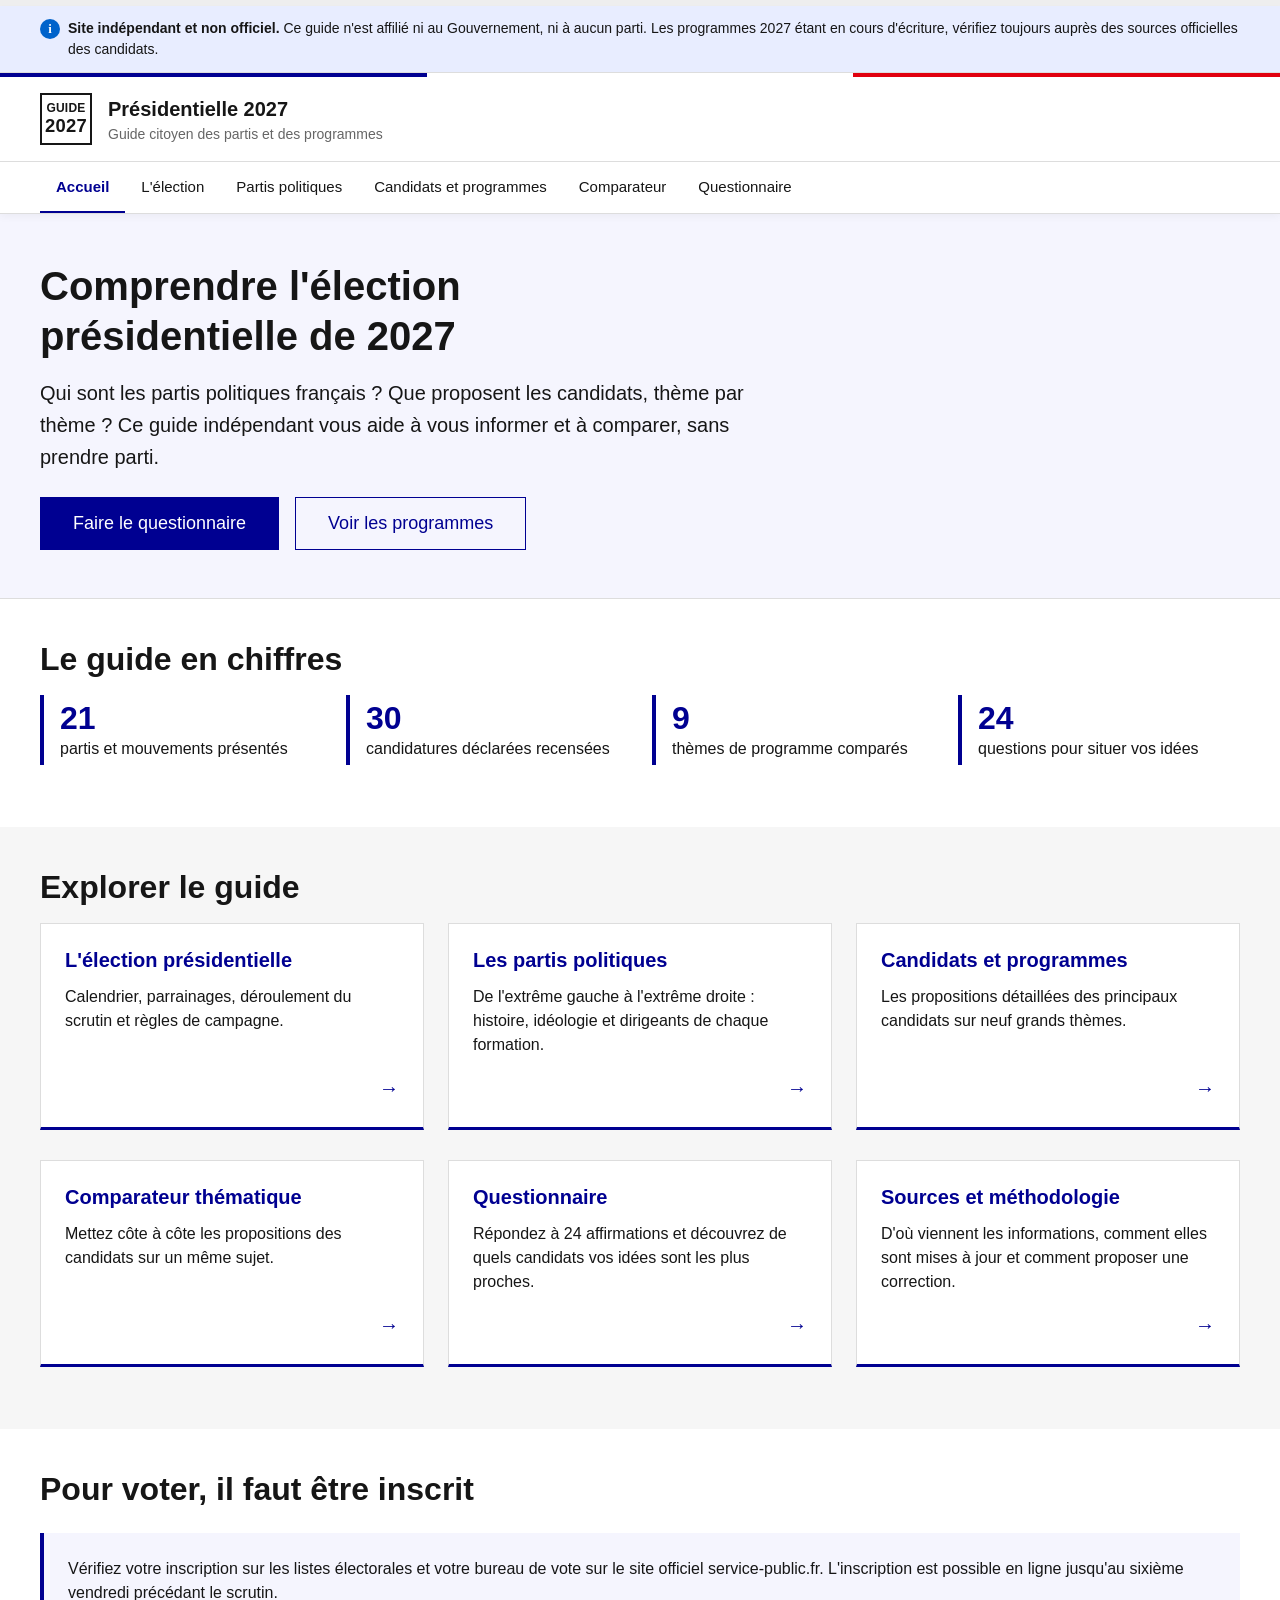
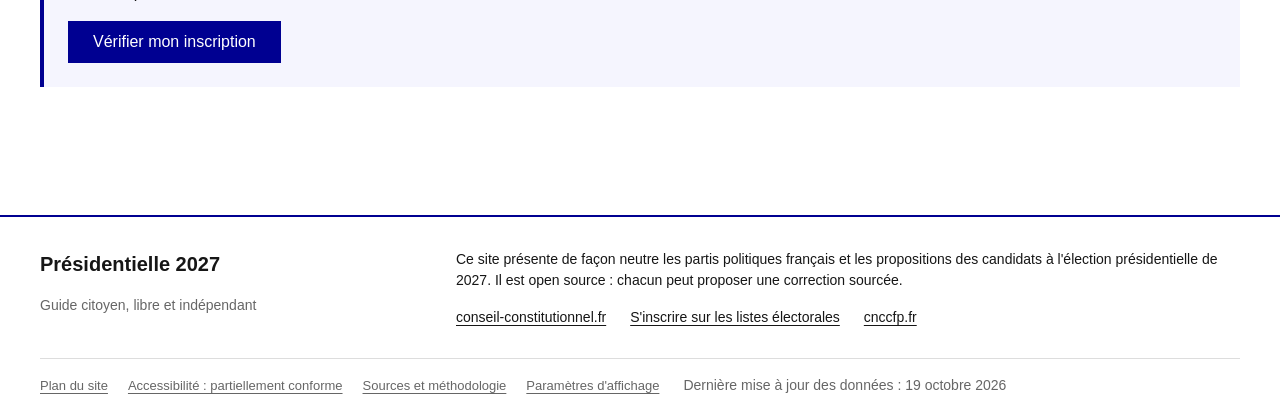
==== index.html @ 298f54ff "Guide citoyen Présidentielle 2027 : partis, programmes, comparateur et questionnaire Site statique a" ====
<!doctype html>
<html lang="fr">
<head>
  <meta charset="utf-8">
  <meta name="viewport" content="width=device-width, initial-scale=1">
  <title>Présidentielle 2027 — Guide citoyen des partis et des programmes</title>
  <meta name="description" content="Guide indépendant et neutre : partis politiques français, candidats à l'élection présidentielle 2027, programmes détaillés, comparateur et questionnaire.">
  <meta name="theme-color" content="#000091">
  <link rel="icon" href="favicon.svg" type="image/svg+xml">
  <link rel="stylesheet" href="css/style.css">
  <script>try{var t=localStorage.getItem("theme");if(t==="light"||t==="dark")document.documentElement.setAttribute("data-theme",t)}catch(e){}</script>
</head>
<body data-page="accueil">
  <div id="layout-header"></div>
  <main id="contenu" tabindex="-1" role="main">
    <div class="hero">
      <div class="container">
        <h1>Comprendre l'élection présidentielle de 2027</h1>
        <p class="lead">Qui sont les partis politiques français ? Que proposent les candidats, thème par thème ? Ce guide indépendant vous aide à vous informer et à comparer, sans prendre parti.</p>
        <div class="btn-group">
          <a class="btn btn--lg" href="questionnaire.html">Faire le questionnaire</a>
          <a class="btn btn--secondary btn--lg" href="candidats.html">Voir les programmes</a>
        </div>
      </div>
    </div>

    <section class="section" aria-labelledby="titre-chiffres">
      <div class="container">
        <h2 id="titre-chiffres">Le guide en chiffres</h2>
        <ul class="grid grid--4" id="stats" style="list-style:none;padding:0"></ul>
      </div>
    </section>

    <section class="section section--alt" aria-labelledby="titre-rubriques">
      <div class="container">
        <h2 id="titre-rubriques">Explorer le guide</h2>
        <ul class="grid grid--3" style="list-style:none;padding:0">
          <li><div class="card"><h3 class="card__title"><a href="election.html">L'élection présidentielle</a></h3><p class="card__desc">Calendrier, parrainages, déroulement du scrutin et règles de campagne.</p><span class="card__arrow" aria-hidden="true">→</span></div></li>
          <li><div class="card"><h3 class="card__title"><a href="partis.html">Les partis politiques</a></h3><p class="card__desc">De l'extrême gauche à l'extrême droite : histoire, idéologie et dirigeants de chaque formation.</p><span class="card__arrow" aria-hidden="true">→</span></div></li>
          <li><div class="card"><h3 class="card__title"><a href="candidats.html">Candidats et programmes</a></h3><p class="card__desc">Les propositions détaillées des principaux candidats sur neuf grands thèmes.</p><span class="card__arrow" aria-hidden="true">→</span></div></li>
          <li><div class="card"><h3 class="card__title"><a href="comparateur.html">Comparateur thématique</a></h3><p class="card__desc">Mettez côte à côte les propositions des candidats sur un même sujet.</p><span class="card__arrow" aria-hidden="true">→</span></div></li>
          <li><div class="card"><h3 class="card__title"><a href="questionnaire.html">Questionnaire</a></h3><p class="card__desc">Répondez à 24 affirmations et découvrez de quels candidats vos idées sont les plus proches.</p><span class="card__arrow" aria-hidden="true">→</span></div></li>
          <li><div class="card"><h3 class="card__title"><a href="sources.html">Sources et méthodologie</a></h3><p class="card__desc">D'où viennent les informations, comment elles sont mises à jour et comment proposer une correction.</p><span class="card__arrow" aria-hidden="true">→</span></div></li>
        </ul>
      </div>
    </section>

    <section class="section" aria-labelledby="titre-voter">
      <div class="container">
        <h2 id="titre-voter">Pour voter, il faut être inscrit</h2>
        <div class="callout">
          <p>Vérifiez votre inscription sur les listes électorales et votre bureau de vote sur le site officiel service-public.fr. L'inscription est possible en ligne jusqu'au sixième vendredi précédant le scrutin.</p>
          <p><a class="btn" href="https://www.service-public.fr/particuliers/vosdroits/services-en-ligne-et-formulaires/ISE" rel="noopener" target="_blank">Vérifier mon inscription<span class="sr-only"> (nouvelle fenêtre, site service-public.fr)</span></a></p>
        </div>
      </div>
    </section>

  </main>
  <div id="layout-footer"></div>
  <noscript><div class="container"><p class="callout callout--warning">Ce site a besoin de JavaScript pour afficher les données des partis, des candidats et le questionnaire. Le texte des pages reste lisible sans JavaScript.</p></div></noscript>
  <script src="js/data.js"></script>
  <script src="js/questionnaire-data.js"></script>
  <script src="js/app.js"></script>
</body>
</html>
---- css/style.css ----
/*
 * Style inspiré du Système de design de l'État (DSFR) : sobriété, bleu France,
 * grille claire, composants carrés. Ce site n'est PAS un site officiel :
 * il n'utilise ni la Marianne, ni le bloc-marque « République française »,
 * ni la police Marianne réservée aux services de l'État.
 */

:root {
  --blue-france: #000091;
  --blue-france-hover: #1212ff;
  --blue-france-active: #2323ff;
  --blue-france-light: #e3e3fd;
  --blue-france-lighter: #f5f5fe;
  --red-marianne: #c9191e;
  --text: #161616;
  --text-mention: #666666;
  --text-inverted: #ffffff;
  --bg: #ffffff;
  --bg-alt: #f6f6f6;
  --bg-contrast: #eeeeee;
  --border: #dddddd;
  --border-plain: #929292;
  --focus: #0a76f6;
  --success: #18753c;
  --success-bg: #b8fec9;
  --warning: #b34000;
  --warning-bg: #ffe9e6;
  --info: #0063cb;
  --info-bg: #e8edff;
  --shadow: 0 6px 18px rgba(0, 0, 18, 0.16);
  --font: "Helvetica Neue", Helvetica, Arial, system-ui, -apple-system, "Segoe UI", sans-serif;
  --font-serif: Georgia, "Times New Roman", serif;
  --container: 78rem;
  color-scheme: light;
}

@media (prefers-color-scheme: dark) {
  :root:not([data-theme="light"]) {
    --blue-france: #8585f6;
    --blue-france-hover: #b1b1f9;
    --blue-france-active: #c6c6fb;
    --blue-france-light: #21213f;
    --blue-france-lighter: #1b1b35;
    --red-marianne: #f95c5e;
    --text: #e5e5e5;
    --text-mention: #aeaeae;
    --text-inverted: #161616;
    --bg: #161616;
    --bg-alt: #1e1e1e;
    --bg-contrast: #242424;
    --border: #353535;
    --border-plain: #777777;
    --focus: #4da3ff;
    --success: #27a658;
    --success-bg: #19271f;
    --warning: #fc5d00;
    --warning-bg: #2d1814;
    --info: #518fff;
    --info-bg: #1b1d2b;
    --shadow: 0 6px 18px rgba(0, 0, 0, 0.6);
    color-scheme: dark;
  }
}

:root[data-theme="dark"] {
  --blue-france: #8585f6;
  --blue-france-hover: #b1b1f9;
  --blue-france-active: #c6c6fb;
  --blue-france-light: #21213f;
  --blue-france-lighter: #1b1b35;
  --red-marianne: #f95c5e;
  --text: #e5e5e5;
  --text-mention: #aeaeae;
  --text-inverted: #161616;
  --bg: #161616;
  --bg-alt: #1e1e1e;
  --bg-contrast: #242424;
  --border: #353535;
  --border-plain: #777777;
  --focus: #4da3ff;
  --success: #27a658;
  --success-bg: #19271f;
  --warning: #fc5d00;
  --warning-bg: #2d1814;
  --info: #518fff;
  --info-bg: #1b1d2b;
  --shadow: 0 6px 18px rgba(0, 0, 0, 0.6);
  color-scheme: dark;
}

/* ---------- Base ---------- */

*, *::before, *::after { box-sizing: border-box; }

html { font-size: 100%; -webkit-text-size-adjust: 100%; }

body {
  margin: 0;
  font-family: var(--font);
  font-size: 1rem;
  line-height: 1.5;
  color: var(--text);
  background: var(--bg);
  overflow-wrap: break-word;
}

img, svg { max-width: 100%; }

h1, h2, h3, h4 { line-height: 1.25; margin: 0 0 1rem; font-weight: 700; }
h1 { font-size: clamp(2rem, 1.5rem + 2vw, 2.5rem); }
h2 { font-size: clamp(1.5rem, 1.3rem + 1vw, 2rem); }
h3 { font-size: 1.375rem; }
h4 { font-size: 1.125rem; }
p { margin: 0 0 1rem; }
ul, ol { margin: 0 0 1rem; padding-left: 1.5rem; }
li { margin-bottom: .375rem; }

a { color: var(--blue-france); text-underline-offset: .2em; text-decoration-thickness: 1px; }
a:hover { color: var(--blue-france-hover); text-decoration-thickness: 2px; }

:focus-visible {
  outline: 2px solid var(--focus);
  outline-offset: 2px;
}

.sr-only {
  position: absolute !important;
  width: 1px; height: 1px;
  padding: 0; margin: -1px;
  overflow: hidden; clip: rect(0, 0, 0, 0);
  white-space: nowrap; border: 0;
}

.container {
  width: 100%;
  max-width: var(--container);
  margin: 0 auto;
  padding: 0 1rem;
}
@media (min-width: 48em) { .container { padding: 0 1.5rem; } }

.lead { font-size: 1.25rem; line-height: 1.6; }
.mention { color: var(--text-mention); font-size: .875rem; }

/* ---------- Lien d'évitement ---------- */

.skiplinks {
  background: var(--bg-contrast);
  padding: 0;
}
.skiplinks ul { list-style: none; margin: 0; padding: 0; display: flex; gap: 1.5rem; }
.skiplinks a {
  position: absolute; left: -9999px;
  padding: 1rem;
}
.skiplinks a:focus { position: static; display: inline-block; }

/* ---------- Bandeau d'information ---------- */

.notice {
  background: var(--info-bg);
  color: var(--text);
  border-bottom: 1px solid var(--border);
  padding: .75rem 0;
  font-size: .875rem;
}
.notice p { margin: 0; padding-left: 1.75rem; position: relative; }
.notice p::before {
  content: "i";
  position: absolute; left: 0; top: .05rem;
  width: 1.25rem; height: 1.25rem;
  border-radius: 50%;
  background: var(--info); color: var(--bg);
  font: 700 .8rem/1.25rem var(--font-serif);
  text-align: center;
}

/* ---------- En-tête ---------- */

.header {
  background: var(--bg);
  box-shadow: 0 1px 0 var(--border), 0 4px 8px rgba(0,0,0,.04);
  position: relative;
  z-index: 10;
}
.tricolore {
  height: 4px;
  background: linear-gradient(90deg, #000091 0 33.33%, #ffffff 33.33% 66.66%, #e1000f 66.66%);
}
.header__body {
  display: flex;
  align-items: center;
  justify-content: space-between;
  gap: 1rem;
  padding: 1rem 0;
}
.brand {
  display: flex; align-items: center; gap: 1rem;
  text-decoration: none; color: var(--text);
}
.brand:hover { color: var(--text); }
.brand__mark {
  display: flex; flex-direction: column; justify-content: center;
  width: 3.25rem; height: 3.25rem;
  border: 2px solid var(--text);
  font: 700 .75rem/1 var(--font);
  text-transform: uppercase;
  text-align: center;
  letter-spacing: .02em;
}
.brand__mark span { display: block; padding: .1rem 0; }
.brand__mark span:nth-child(2) { font-size: 1.15rem; }
.brand__title { font-weight: 700; font-size: 1.25rem; display: block; }
.brand__tagline { font-size: .875rem; color: var(--text-mention); display: block; }

.header__tools { display: flex; align-items: center; gap: .5rem; }

@media (min-width: 62em) { .header__tools .menu-toggle { display: none; } }

/* ---------- Navigation ---------- */

.nav { border-top: 1px solid var(--border); }
.nav[hidden] { display: none; }
@media (min-width: 62em) { .nav[hidden] { display: block; } }

.nav__list {
  list-style: none; margin: 0; padding: 0;
  display: flex; flex-direction: column;
}
@media (min-width: 62em) { .nav__list { flex-direction: row; } }
.nav__list li { margin: 0; }
.nav__link {
  display: block;
  padding: .875rem 1rem;
  color: var(--text);
  text-decoration: none;
  font-size: .9375rem;
  border-bottom: 1px solid var(--border);
}
@media (min-width: 62em) { .nav__link { border-bottom: 0; } }
.nav__link:hover { background: var(--bg-alt); color: var(--text); }
.nav__link[aria-current] {
  color: var(--blue-france);
  box-shadow: inset 4px 0 0 var(--blue-france);
  font-weight: 700;
}
@media (min-width: 62em) {
  .nav__link[aria-current] { box-shadow: inset 0 -2px 0 var(--blue-france); }
}

/* ---------- Fil d'Ariane ---------- */

.breadcrumb { padding: 1.5rem 0 0; font-size: .8125rem; }
.breadcrumb ol { list-style: none; padding: 0; margin: 0; display: flex; flex-wrap: wrap; }
.breadcrumb li { margin: 0; }
.breadcrumb li + li::before { content: "›"; padding: 0 .5rem; color: var(--text-mention); }
.breadcrumb a { color: var(--text-mention); }
.breadcrumb [aria-current] { color: var(--text); }

/* ---------- Mise en page ---------- */

main { display: block; padding-bottom: 4rem; }
main:focus, [tabindex="-1"]:focus { outline: none; }

.page-head { padding: 2rem 0 1rem; }
.section { padding: 2.5rem 0; }
.section--alt { background: var(--bg-alt); }

.hero {
  background: var(--blue-france-lighter);
  padding: 3rem 0;
  border-bottom: 1px solid var(--border);
}
.hero h1 { max-width: 40rem; }
.hero .lead { max-width: 44rem; }

.grid { display: grid; gap: 1.5rem; grid-template-columns: 1fr; }
@media (min-width: 36em) { .grid--2, .grid--3, .grid--4 { grid-template-columns: repeat(2, 1fr); } }
@media (min-width: 62em) {
  .grid--3 { grid-template-columns: repeat(3, 1fr); }
  .grid--4 { grid-template-columns: repeat(4, 1fr); }
}

.layout-sidebar { display: grid; gap: 2rem; }
@media (min-width: 62em) { .layout-sidebar { grid-template-columns: 16rem 1fr; } }

/* ---------- Boutons ---------- */

.btn {
  display: inline-flex; align-items: center; justify-content: center; gap: .5rem;
  min-height: 2.5rem;
  padding: .5rem 1.5rem;
  font: 500 1rem/1.5 var(--font);
  color: var(--text-inverted);
  background: var(--blue-france);
  border: 1px solid var(--blue-france);
  border-radius: 0;
  text-decoration: none;
  cursor: pointer;
}
.btn:hover { background: var(--blue-france-hover); border-color: var(--blue-france-hover); color: var(--text-inverted); }
.btn:active { background: var(--blue-france-active); }
.btn--secondary { background: transparent; color: var(--blue-france); }
.btn--secondary:hover { background: var(--blue-france-lighter); color: var(--blue-france); }
.btn--tertiary { background: transparent; color: var(--blue-france); border-color: var(--border); }
.btn--tertiary:hover { background: var(--bg-alt); color: var(--blue-france); border-color: var(--border); }
.btn--sm { min-height: 2rem; padding: .25rem .75rem; font-size: .875rem; }
.btn--lg { min-height: 3rem; padding: .75rem 2rem; font-size: 1.125rem; }
.btn[disabled] { background: var(--bg-contrast); border-color: var(--bg-contrast); color: var(--text-mention); cursor: not-allowed; }
.btn-group { display: flex; flex-wrap: wrap; gap: 1rem; margin-top: 1.5rem; }

/* ---------- Cartes ---------- */

.card {
  position: relative;
  display: flex; flex-direction: column;
  background: var(--bg);
  border: 1px solid var(--border);
  border-bottom: 3px solid var(--blue-france);
  padding: 1.5rem;
  height: 100%;
}
.card:hover { background: var(--bg-alt); }
.card__title { font-size: 1.25rem; margin-bottom: .75rem; }
.card__title a { text-decoration: none; color: var(--blue-france); }
.card__title a::after { content: ""; position: absolute; inset: 0; }
.card__title a:focus-visible { outline: none; }
.card:has(.card__title a:focus-visible) { outline: 2px solid var(--focus); outline-offset: 2px; }
.card__desc { margin-bottom: 1rem; }
.card__detail { margin-top: auto; font-size: .875rem; color: var(--text-mention); }
.card__arrow { margin-top: auto; align-self: flex-end; color: var(--blue-france); font-size: 1.25rem; }
.card--static:hover { background: var(--bg); }

.card__swatch {
  display: inline-block;
  width: .875rem; height: .875rem;
  border: 1px solid var(--border-plain);
  vertical-align: -1px;
  margin-right: .375rem;
}

/* ---------- Tags et badges ---------- */

.tags { list-style: none; margin: 0 0 1rem; padding: 0; display: flex; flex-wrap: wrap; gap: .5rem; }
.tags li { margin: 0; }
.tag {
  display: inline-block;
  padding: .125rem .75rem;
  border-radius: 1rem;
  background: var(--bg-contrast);
  color: var(--text);
  font-size: .8125rem;
}
.badge {
  display: inline-block;
  padding: 0 .5rem;
  font-size: .75rem;
  font-weight: 700;
  text-transform: uppercase;
  background: var(--blue-france-light);
  color: var(--blue-france);
  border-radius: .25rem;
}
.badge--success { background: var(--success-bg); color: var(--success); }

/* ---------- Encadrés ---------- */

.callout {
  background: var(--blue-france-lighter);
  border-left: 4px solid var(--blue-france);
  padding: 1.5rem;
  margin: 1.5rem 0;
}
.callout > :last-child { margin-bottom: 0; }
.callout__title { font-size: 1.25rem; }
.callout--warning { background: var(--warning-bg); border-left-color: var(--warning); }

.highlight {
  border-left: 4px solid var(--red-marianne);
  padding-left: 1.25rem;
  margin: 1.5rem 0;
  font-size: 1.125rem;
}

/* ---------- Chiffres clés ---------- */

.stat { border-left: 4px solid var(--blue-france); padding: .25rem 0 .25rem 1rem; }
.stat__value { display: block; font-size: 2rem; font-weight: 700; color: var(--blue-france); line-height: 1.2; }
.stat__label { display: block; color: var(--text); }

/* ---------- Formulaires ---------- */

.form-group { margin-bottom: 1.5rem; }
.label { display: block; margin-bottom: .5rem; font-weight: 500; }
.hint { display: block; font-size: .8125rem; color: var(--text-mention); margin-top: .125rem; }

.input, .select {
  display: block;
  width: 100%;
  padding: .5rem 1rem;
  font: inherit;
  color: var(--text);
  background-color: var(--bg-contrast);
  border: 0;
  border-radius: .25rem .25rem 0 0;
  box-shadow: inset 0 -2px 0 var(--border-plain);
  min-height: 2.5rem;
}
.select {
  appearance: none;
  padding-right: 2.5rem;
  background-image: linear-gradient(45deg, transparent 50%, currentColor 50%), linear-gradient(135deg, currentColor 50%, transparent 50%);
  background-position: calc(100% - 1.25rem) 50%, calc(100% - .9rem) 50%;
  background-size: .35rem .35rem;
  background-repeat: no-repeat;
}
.input:focus-visible, .select:focus-visible { outline-offset: 2px; }

fieldset { border: 0; margin: 0; padding: 0; min-width: 0; }
legend { padding: 0; }
.fieldset__legend { font-weight: 700; margin-bottom: .75rem; font-size: 1rem; }

.checks { display: flex; flex-wrap: wrap; gap: .5rem; }
.check {
  position: relative;
  display: inline-flex; align-items: center;
}
.check input {
  position: absolute; opacity: 0; width: 100%; height: 100%; margin: 0; cursor: pointer;
}
.check label {
  display: inline-flex; align-items: center; gap: .375rem;
  padding: .25rem .875rem;
  border: 1px solid var(--blue-france);
  border-radius: 1rem;
  color: var(--blue-france);
  font-size: .875rem;
  cursor: pointer;
  min-height: 2rem;
}
.check input:checked + label { background: var(--blue-france); color: var(--text-inverted); }
.check input:checked + label::before { content: "✓"; font-weight: 700; }
.check input:focus-visible + label { outline: 2px solid var(--focus); outline-offset: 2px; }

/* Réponses du questionnaire */
.answers { display: grid; gap: .75rem; margin: 1.5rem 0; }
.answer {
  position: relative;
}
.answer input { position: absolute; opacity: 0; inset: 0; width: 100%; height: 100%; margin: 0; cursor: pointer; }
.answer label {
  display: flex; align-items: center; gap: .875rem;
  padding: 1rem 1.25rem;
  border: 1px solid var(--border-plain);
  background: var(--bg);
  cursor: pointer;
  min-height: 3rem;
}
.answer label::before {
  content: "";
  flex: none;
  width: 1.5rem; height: 1.5rem;
  border-radius: 50%;
  border: 2px solid var(--blue-france);
  background: var(--bg);
}
.answer input:checked + label { border-color: var(--blue-france); box-shadow: inset 0 0 0 1px var(--blue-france); background: var(--blue-france-lighter); font-weight: 700; }
.answer input:checked + label::before { background: radial-gradient(circle, var(--blue-france) 0 40%, var(--bg) 45%); }
.answer input:focus-visible + label { outline: 2px solid var(--focus); outline-offset: 2px; }
.answer label:hover { background: var(--bg-alt); }

.checkbox { display: flex; gap: .75rem; align-items: flex-start; }
.checkbox input { width: 1.5rem; height: 1.5rem; margin: 0; accent-color: var(--blue-france); flex: none; }

/* ---------- Progression ---------- */

.stepper { margin-bottom: 2rem; }
.stepper__state { color: var(--text-mention); font-size: .875rem; margin-bottom: .25rem; }
.stepper__title { font-size: 1.125rem; margin-bottom: .75rem; }
.progress {
  width: 100%; height: .5rem;
  appearance: none;
  border: 0;
  background: var(--bg-contrast);
  display: block;
}
.progress::-webkit-progress-bar { background: var(--bg-contrast); }
.progress::-webkit-progress-value { background: var(--blue-france); }
.progress::-moz-progress-bar { background: var(--blue-france); }

/* ---------- Résultats ---------- */

.results { list-style: none; padding: 0; margin: 0; counter-reset: rank; }
.result {
  border: 1px solid var(--border);
  border-left: 4px solid var(--result-color, var(--blue-france));
  padding: 1rem 1.25rem;
  margin-bottom: 1rem;
  background: var(--bg);
}
.result__head { display: flex; flex-wrap: wrap; align-items: baseline; justify-content: space-between; gap: .5rem 1rem; }
.result__name { font-size: 1.125rem; font-weight: 700; margin: 0; }
.result__rank { color: var(--text-mention); font-weight: 400; margin-right: .5rem; }
.result__score { font-size: 1.5rem; font-weight: 700; color: var(--blue-france); }
.bar { height: .625rem; background: var(--bg-contrast); margin: .75rem 0; }
.bar__fill { height: 100%; background: var(--blue-france); }
@media (prefers-reduced-motion: no-preference) { .bar__fill { transition: width .6s ease-out; } }

/* ---------- Accordéon (details) ---------- */

.accordion { border-top: 1px solid var(--border); }
.accordion:last-of-type { border-bottom: 1px solid var(--border); }
.accordion > summary {
  list-style: none;
  cursor: pointer;
  padding: .75rem 2.5rem .75rem 1rem;
  font-weight: 500;
  color: var(--blue-france);
  position: relative;
}
.accordion > summary::-webkit-details-marker { display: none; }
.accordion > summary::after {
  content: "+";
  position: absolute; right: 1rem; top: 50%;
  transform: translateY(-50%);
  font-size: 1.5rem; line-height: 1;
}
.accordion[open] > summary { background: var(--blue-france-lighter); }
.accordion[open] > summary::after { content: "−"; }
.accordion > summary:hover { background: var(--bg-alt); }
.accordion__body { padding: 1rem; }

/* ---------- Tableaux ---------- */

.table-wrap { overflow-x: auto; margin: 1.5rem 0; }
.table-wrap:focus-visible { outline: 2px solid var(--focus); }
table { border-collapse: collapse; width: 100%; font-size: .9375rem; }
caption { text-align: left; font-weight: 700; font-size: 1.125rem; padding-bottom: .75rem; }
th, td { text-align: left; padding: .75rem; border-bottom: 1px solid var(--border); vertical-align: top; }
thead th { background: var(--bg-contrast); border-bottom: 2px solid var(--text); }
tbody tr:nth-child(even) { background: var(--bg-alt); }

/* ---------- Sommaire ---------- */

.summary {
  background: var(--bg-alt);
  padding: 1.5rem;
  position: sticky; top: 1rem;
}
.summary__title { font-size: 1rem; text-transform: uppercase; letter-spacing: .03em; }
.summary ol { padding-left: 1.25rem; margin: 0; }
.summary a { text-decoration: none; }
.summary a:hover { text-decoration: underline; }

.theme-block { padding: 1.5rem 0; border-bottom: 1px solid var(--border); scroll-margin-top: 1rem; }
.theme-block h2 { font-size: 1.5rem; display: flex; align-items: center; gap: .75rem; }
.theme-icon {
  display: inline-flex; align-items: center; justify-content: center;
  width: 2.25rem; height: 2.25rem;
  background: var(--blue-france-light); color: var(--blue-france);
  font-size: 1.125rem; flex: none;
}

/* ---------- Profil candidat ---------- */

.profile { display: flex; gap: 1.5rem; align-items: flex-start; flex-wrap: wrap; }
.avatar {
  flex: none;
  width: 5rem; height: 5rem;
  display: flex; align-items: center; justify-content: center;
  background: var(--avatar-color, var(--blue-france));
  color: #ffffff;
  font-size: 1.75rem; font-weight: 700;
  border: 1px solid var(--border);
}
.avatar--sm { width: 3rem; height: 3rem; font-size: 1.125rem; }

/* ---------- Spectre ---------- */

.spectrum { position: relative; height: 3rem; margin: 1.5rem 0 2.5rem; }
.spectrum__axis {
  position: absolute; top: 1.4rem; left: 0; right: 0; height: 4px;
  background: linear-gradient(90deg, #c8102e, #e6007e 25%, #00a85a 35%, #ffd600 50%, #0066cc 70%, #0d2a5c);
}
.spectrum__labels { display: flex; justify-content: space-between; font-size: .8125rem; color: var(--text-mention); padding-top: 2.25rem; }

/* ---------- Pied de page ---------- */

.footer {
  border-top: 2px solid var(--blue-france);
  background: var(--bg);
  padding: 2rem 0 1.5rem;
  font-size: .875rem;
}
.footer__body { display: grid; gap: 1.5rem; }
@media (min-width: 48em) { .footer__body { grid-template-columns: 1fr 2fr; } }
.footer__links { list-style: none; padding: 0; margin: 0; display: flex; flex-wrap: wrap; gap: .5rem 1.5rem; }
.footer__links a { color: var(--text); }
.footer__bottom {
  margin-top: 1.5rem; padding-top: 1rem;
  border-top: 1px solid var(--border);
  display: flex; flex-wrap: wrap; gap: .5rem 1.5rem;
  color: var(--text-mention);
}
.footer__bottom ul { list-style: none; margin: 0; padding: 0; display: flex; flex-wrap: wrap; gap: .5rem 1.25rem; }
.footer__bottom li { margin: 0; }
.footer__bottom a, .footer__bottom button { color: var(--text-mention); font-size: .8125rem; }
.link-button {
  background: none; border: 0; padding: 0; font: inherit; text-decoration: underline; cursor: pointer; text-underline-offset: .2em;
}

/* ---------- Fenêtre modale ---------- */

dialog.modal {
  border: 0;
  padding: 0;
  max-width: 32rem;
  width: calc(100% - 2rem);
  background: var(--bg);
  color: var(--text);
  box-shadow: var(--shadow);
}
dialog.modal::backdrop { background: rgba(22, 22, 22, .64); }
.modal__header { display: flex; justify-content: flex-end; padding: 1rem 1rem 0; }
.modal__content { padding: 0 2rem 2rem; }

/* ---------- Divers ---------- */

.empty { padding: 2rem; text-align: center; background: var(--bg-alt); }
.count { font-weight: 700; margin: 1rem 0; }
.back-top { display: inline-block; margin-top: 1rem; font-size: .875rem; }

@media (prefers-reduced-motion: reduce) {
  *, *::before, *::after { animation: none !important; transition: none !important; scroll-behavior: auto !important; }
}
@media (prefers-reduced-motion: no-preference) {
  html { scroll-behavior: smooth; }
}

@media print {
  .skiplinks, .notice, .nav, .header__tools, .footer, .summary, .btn-group, .no-print { display: none !important; }
  body { color: #000; background: #fff; }
  a { color: #000; }
  .card, .result { break-inside: avoid; }
}

@media (forced-colors: active) {
  .btn, .card, .answer label, .check label { border: 1px solid ButtonText; }
  .bar__fill { background: Highlight; forced-color-adjust: none; }
}
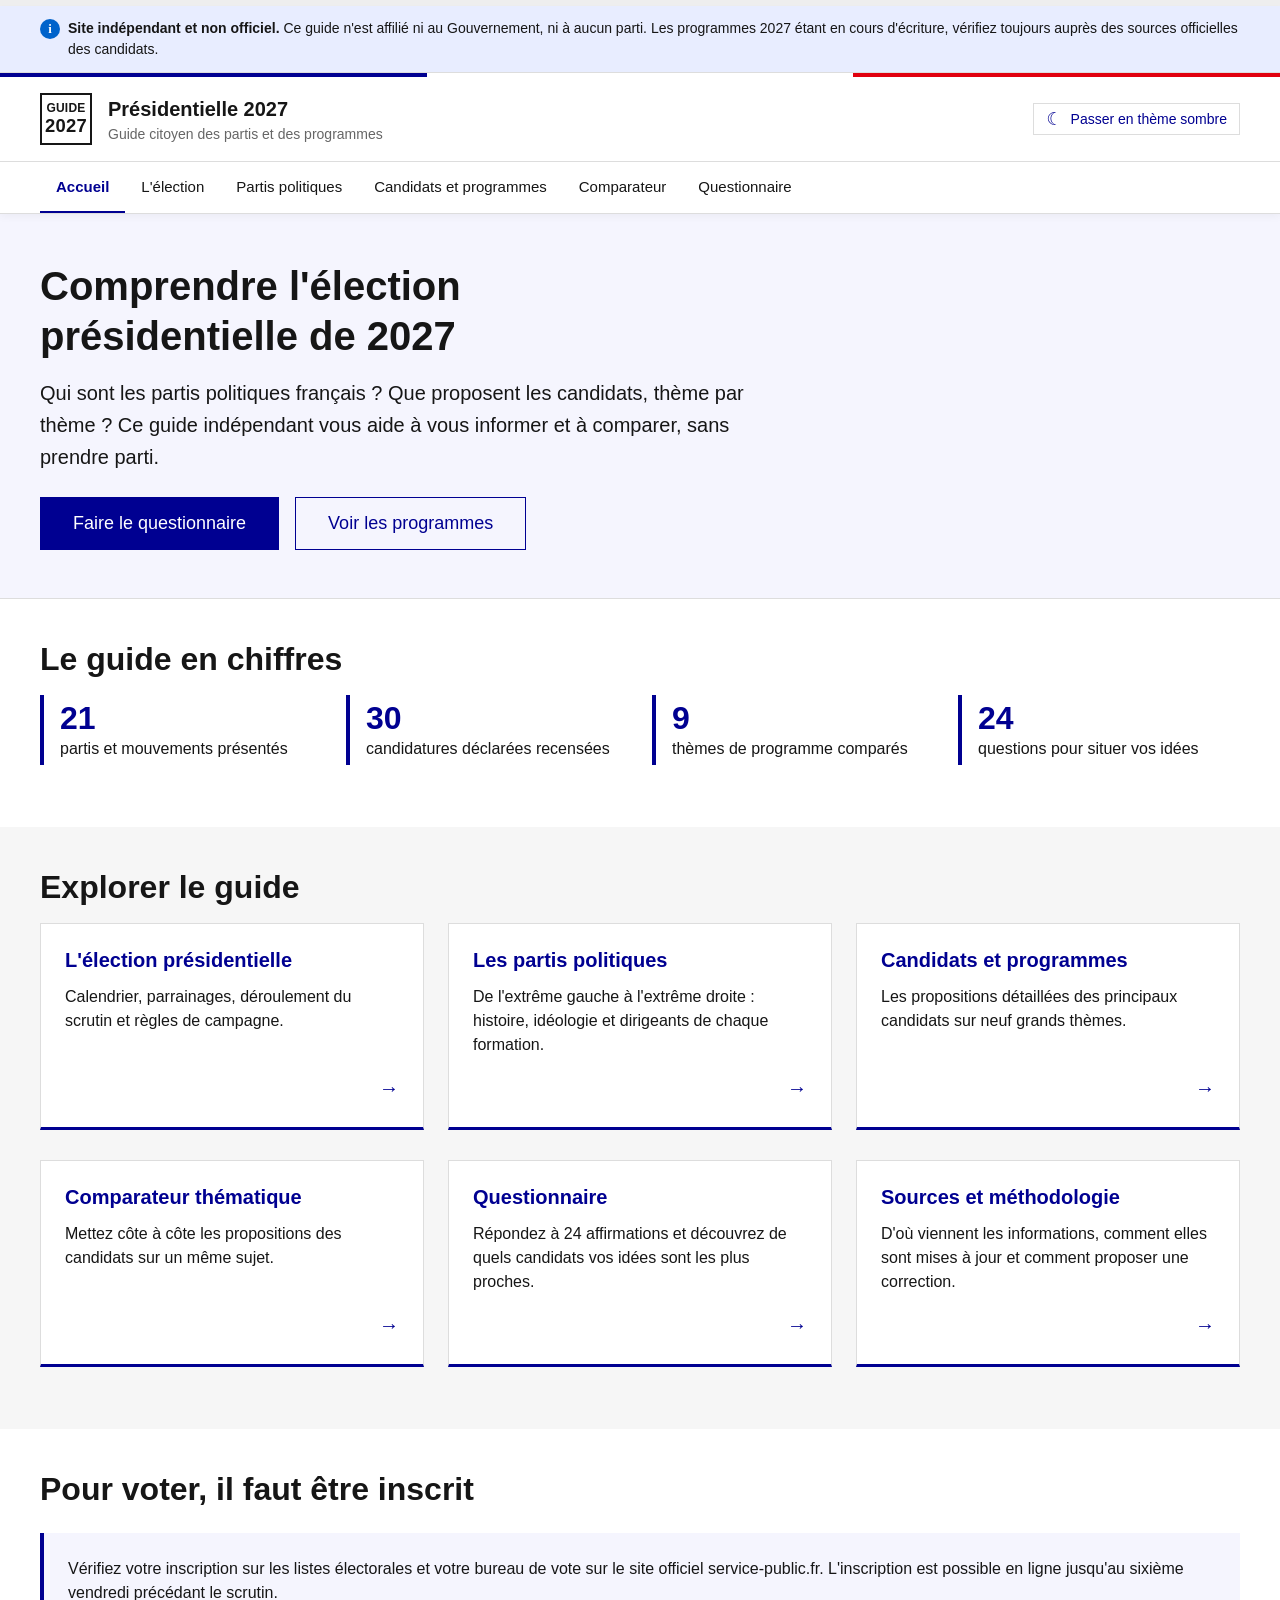
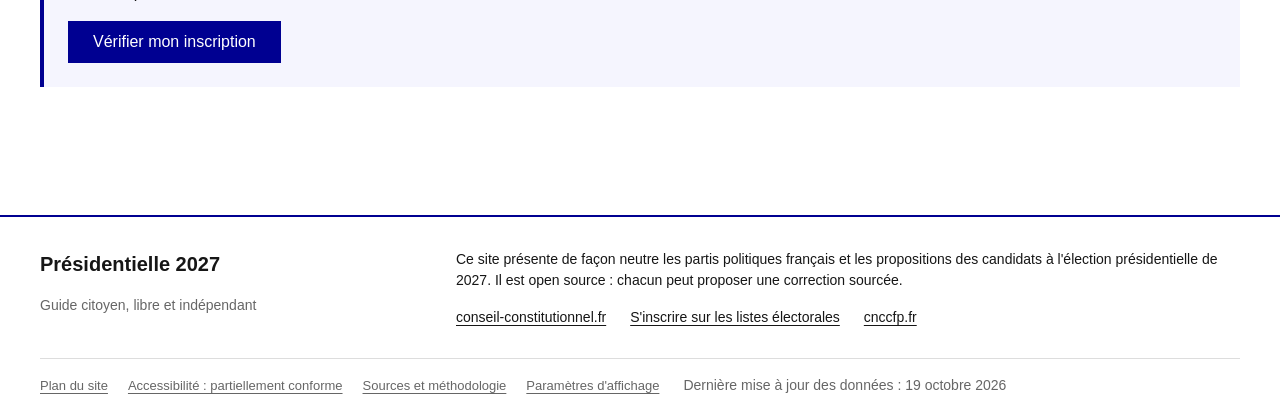
==== commit fb8929b1: "Ajout de David Lisnard, des portraits des candidats et tri gauche-droite - Fiche complète et positio" ====
--- a/index.html
+++ b/index.html
@@ -60,6 +60,7 @@
   <noscript><div class="container"><p class="callout callout--warning">Ce site a besoin de JavaScript pour afficher les données des partis, des candidats et le questionnaire. Le texte des pages reste lisible sans JavaScript.</p></div></noscript>
   <script src="js/data.js"></script>
   <script src="js/questionnaire-data.js"></script>
+  <script src="js/portraits.js"></script>
   <script src="js/app.js"></script>
 </body>
 </html>
--- a/css/style.css
+++ b/css/style.css
@@ -216,6 +216,14 @@
 .header__tools { display: flex; align-items: center; gap: .5rem; }
 
 @media (min-width: 62em) { .header__tools .menu-toggle { display: none; } }
+#btn-theme span[aria-hidden] { font-size: 1.125rem; line-height: 1; }
+@media (max-width: 35.99em) {
+  .brand__tagline { display: none; }
+  .btn-theme__label {
+    position: absolute; width: 1px; height: 1px; margin: -1px; padding: 0;
+    overflow: hidden; clip: rect(0, 0, 0, 0); white-space: nowrap; border: 0;
+  }
+}
 
 /* ---------- Navigation ---------- */
 
@@ -574,6 +582,20 @@
   border: 1px solid var(--border);
 }
 .avatar--sm { width: 3rem; height: 3rem; font-size: 1.125rem; }
+.avatar--md { width: 4.5rem; height: 4.5rem; font-size: 1.5rem; }
+.avatar--lg { width: 8rem; height: 10rem; font-size: 2.5rem; }
+img.avatar {
+  object-fit: cover;
+  object-position: 50% 20%;
+  background: var(--bg-contrast);
+  padding: 0;
+}
+.avatar--sm, .avatar--md { border-radius: 50%; }
+.portrait { margin: 0; flex: none; width: 8rem; }
+.portrait__credit { font-size: .6875rem; line-height: 1.35; color: var(--text-mention); margin-top: .375rem; }
+.portrait__credit a { color: var(--text-mention); }
+.person { display: inline-flex; align-items: center; gap: .75rem; }
+.person .avatar--sm { width: 2.5rem; height: 2.5rem; font-size: 1rem; }
 
 /* ---------- Spectre ---------- */
 
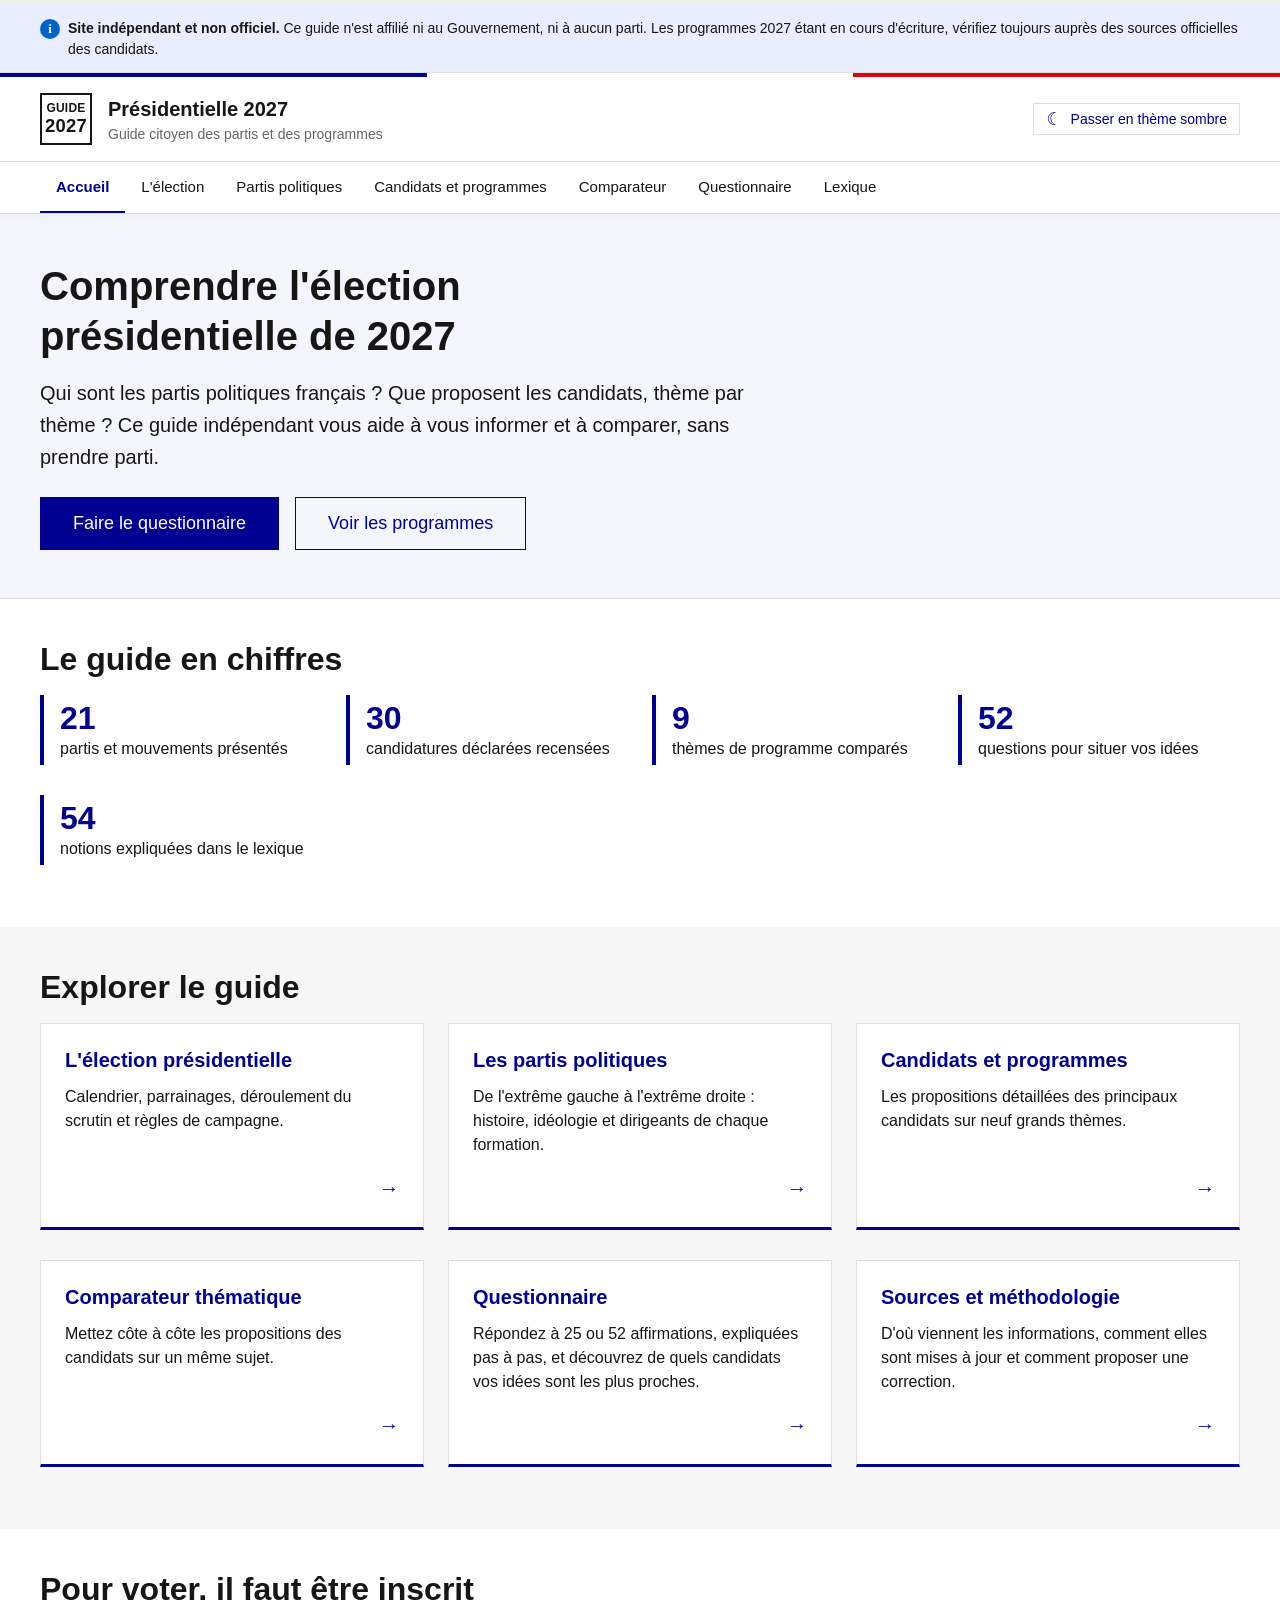
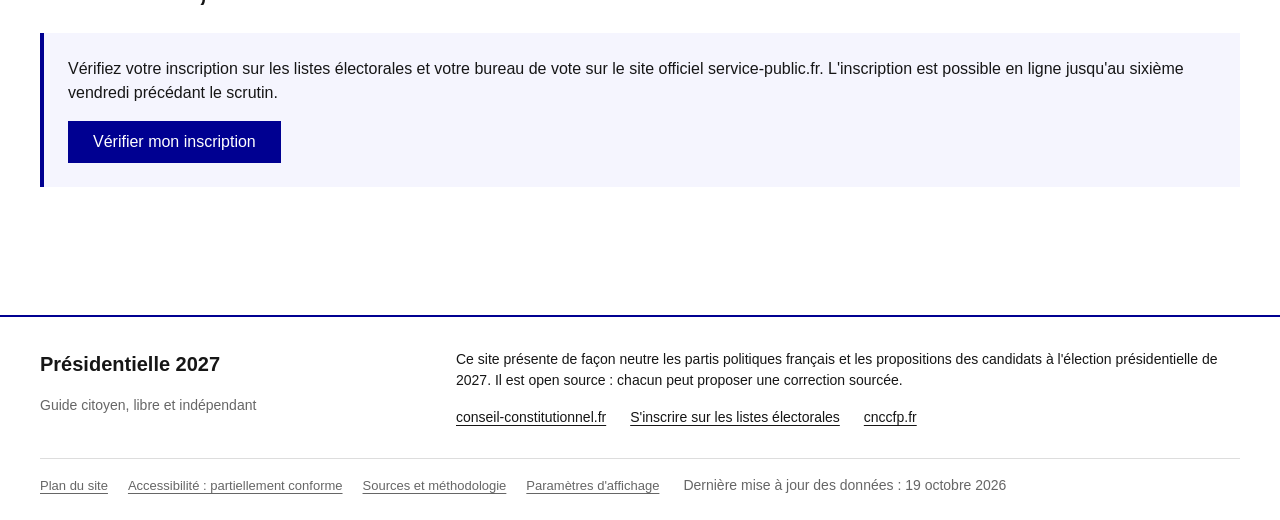
==== commit e18ae97d: "Questionnaire enrichi : 52 questions expliquées, lexique et résultats détaillés - Version courte (25" ====
--- a/index.html
+++ b/index.html
@@ -39,7 +39,7 @@
           <li><div class="card"><h3 class="card__title"><a href="partis.html">Les partis politiques</a></h3><p class="card__desc">De l'extrême gauche à l'extrême droite : histoire, idéologie et dirigeants de chaque formation.</p><span class="card__arrow" aria-hidden="true">→</span></div></li>
           <li><div class="card"><h3 class="card__title"><a href="candidats.html">Candidats et programmes</a></h3><p class="card__desc">Les propositions détaillées des principaux candidats sur neuf grands thèmes.</p><span class="card__arrow" aria-hidden="true">→</span></div></li>
           <li><div class="card"><h3 class="card__title"><a href="comparateur.html">Comparateur thématique</a></h3><p class="card__desc">Mettez côte à côte les propositions des candidats sur un même sujet.</p><span class="card__arrow" aria-hidden="true">→</span></div></li>
-          <li><div class="card"><h3 class="card__title"><a href="questionnaire.html">Questionnaire</a></h3><p class="card__desc">Répondez à 24 affirmations et découvrez de quels candidats vos idées sont les plus proches.</p><span class="card__arrow" aria-hidden="true">→</span></div></li>
+          <li><div class="card"><h3 class="card__title"><a href="questionnaire.html">Questionnaire</a></h3><p class="card__desc">Répondez à 25 ou 52 affirmations, expliquées pas à pas, et découvrez de quels candidats vos idées sont les plus proches.</p><span class="card__arrow" aria-hidden="true">→</span></div></li>
           <li><div class="card"><h3 class="card__title"><a href="sources.html">Sources et méthodologie</a></h3><p class="card__desc">D'où viennent les informations, comment elles sont mises à jour et comment proposer une correction.</p><span class="card__arrow" aria-hidden="true">→</span></div></li>
         </ul>
       </div>
@@ -61,6 +61,7 @@
   <script src="js/data.js"></script>
   <script src="js/questionnaire-data.js"></script>
   <script src="js/portraits.js"></script>
+  <script src="js/lexique.js"></script>
   <script src="js/app.js"></script>
 </body>
 </html>
--- a/css/style.css
+++ b/css/style.css
@@ -595,6 +595,79 @@
 .portrait__credit { font-size: .6875rem; line-height: 1.35; color: var(--text-mention); margin-top: .375rem; }
 .portrait__credit a { color: var(--text-mention); }
 .person { display: inline-flex; align-items: center; gap: .75rem; }
+.result__name.person { flex-wrap: nowrap; }
+
+.faces {
+  list-style: none; margin: 0 0 1.5rem; padding: 0;
+  display: grid; gap: 1rem .5rem;
+  grid-template-columns: repeat(auto-fill, minmax(6rem, 1fr));
+}
+.face { margin: 0; display: flex; flex-direction: column; align-items: center; text-align: center; gap: .375rem; }
+.face__name { font-size: .8125rem; line-height: 1.3; }
+
+/* ---------- Questionnaire : explications ---------- */
+
+.quiz-question { font-size: 1.5rem; font-weight: 700; line-height: 1.3; margin-bottom: 1rem; }
+.explain {
+  background: var(--bg-alt);
+  border-left: 4px solid var(--border-plain);
+  padding: 1rem 1.25rem;
+  margin-bottom: 1.5rem;
+}
+.explain > :last-child { margin-bottom: 0; }
+.explain__title { font-weight: 700; margin-bottom: .5rem; }
+.explain__words { margin-bottom: 1rem; }
+.explain__args { background: var(--bg); border: 1px solid var(--border); }
+.explain__args.accordion:last-of-type { border-bottom: 1px solid var(--border); }
+
+.glossary { margin: 0; }
+.glossary dt { font-weight: 700; margin-top: 1rem; }
+.glossary dd { margin: .25rem 0 0; }
+.glossary--compact dt { margin-top: .75rem; font-size: .9375rem; }
+.glossary--compact dt:first-child { margin-top: 0; }
+.glossary--compact dd { font-size: .9375rem; }
+.glossary__section { padding: 1rem 0; border-bottom: 1px solid var(--border); scroll-margin-top: 1rem; }
+.glossary__section h2 { color: var(--blue-france); margin-bottom: .5rem; }
+
+.letters { list-style: none; padding: 0; margin: 0 0 1rem; display: flex; flex-wrap: wrap; gap: .5rem; }
+.letters li { margin: 0; }
+.letters a {
+  display: inline-flex; align-items: center; justify-content: center;
+  min-width: 2.5rem; height: 2.5rem; padding: 0 .5rem;
+  border: 1px solid var(--blue-france); text-decoration: none; font-weight: 700;
+}
+.letters a:hover { background: var(--blue-france-lighter); }
+
+.args { display: grid; gap: 1rem; }
+@media (min-width: 48em) { .args { grid-template-columns: 1fr 1fr; } }
+.args__col { padding: 1rem; background: var(--bg); border-top: 3px solid; }
+.args__col p:last-child, .args__col ul:last-child { margin-bottom: 0; }
+.args__col--pour { border-top-color: var(--success); }
+.args__col--contre { border-top-color: var(--warning); }
+
+.importance .check label { min-height: 2.5rem; padding: .375rem 1rem; }
+
+/* ---------- Questionnaire : synthèse ---------- */
+
+.verdict {
+  border: 2px solid var(--blue-france);
+  background: var(--blue-france-lighter);
+  padding: 1.5rem;
+  margin: 1.5rem 0;
+}
+.verdict__head { display: flex; flex-wrap: wrap; gap: 1.5rem; align-items: center; margin-bottom: 1rem; }
+.verdict__head .avatar--lg { width: 7rem; height: 8.75rem; }
+.verdict__kicker { text-transform: uppercase; font-size: .8125rem; letter-spacing: .04em; color: var(--text-mention); margin: 0; }
+.verdict__name { font-size: 1.75rem; margin: .25rem 0; }
+.verdict__party { margin: 0; }
+.verdict__score { font-size: 2.5rem; font-weight: 700; color: var(--blue-france); margin: .25rem 0 0; line-height: 1; }
+
+.table-themes td { text-align: center; white-space: nowrap; }
+.table-themes thead th:not(:first-child) { text-align: center; }
+.table-themes td.is-best { font-weight: 700; color: var(--blue-france); background: var(--blue-france-lighter); }
+
+.badge--fiction { background: var(--warning-bg); color: var(--warning); vertical-align: middle; }
+.card--fiction { border-bottom-color: var(--warning); border-style: dashed solid solid; }
 .person .avatar--sm { width: 2.5rem; height: 2.5rem; font-size: 1rem; }
 
 /* ---------- Spectre ---------- */
